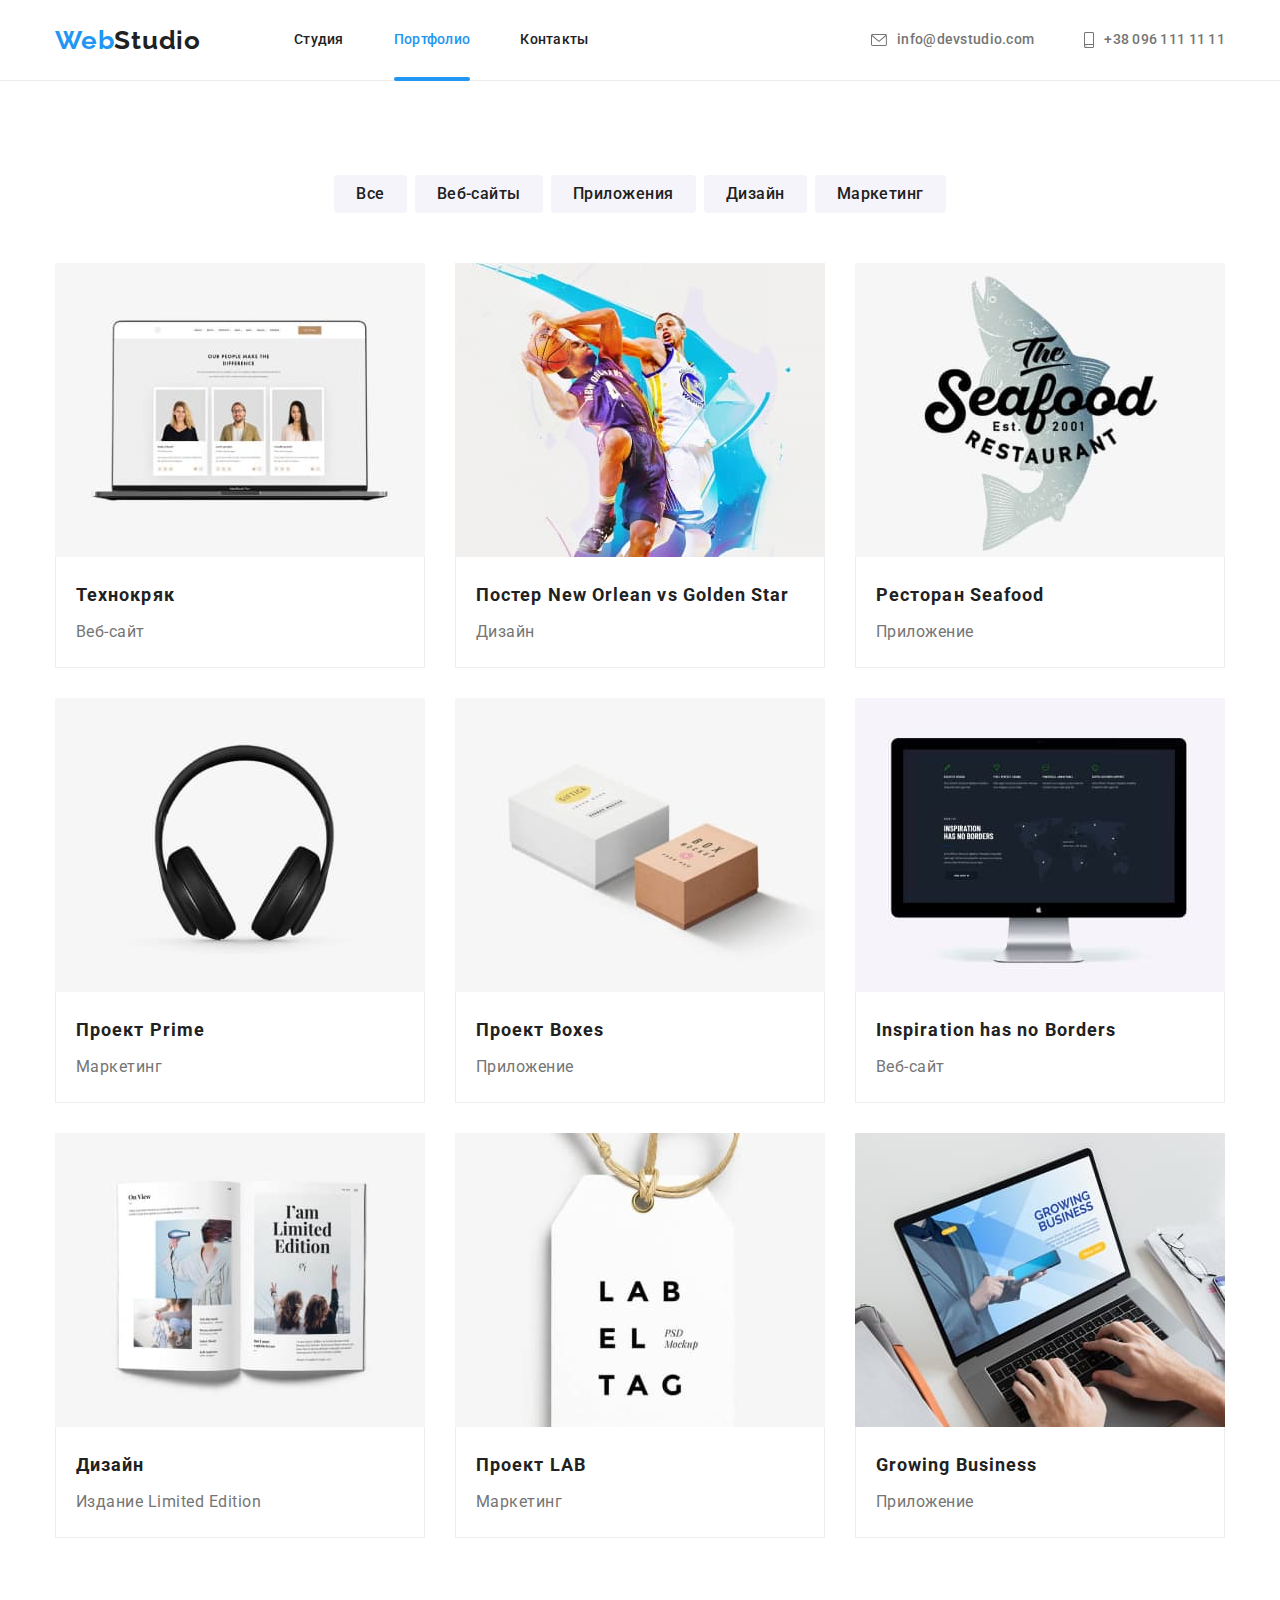
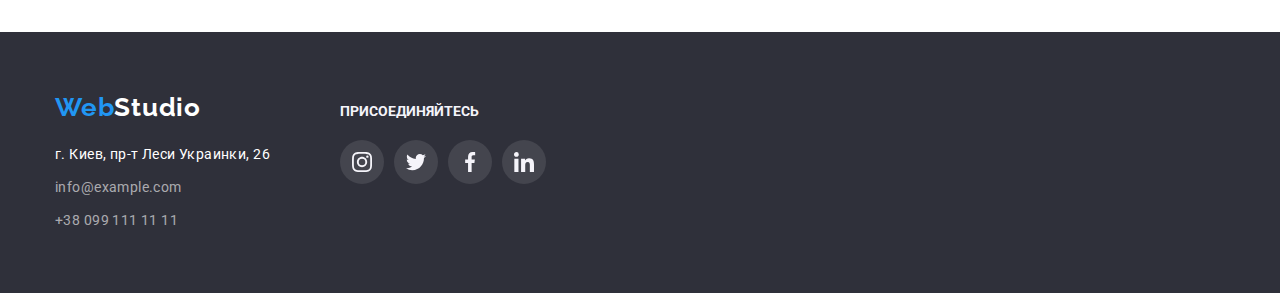
==== portfolio.html @ 72f427e9 "start" ====
<!DOCTYPE html>
<html lang="ru">
  <head>
    <meta charset="UTF-8" />
    <meta http-equiv="X-UA-Compatible" content="IE=edge" />
    <meta name="viewport" content="width=device-width, initial-scale=1.0" />
    <link rel="preconnect" href="https://fonts.googleapis.com" />
    <link rel="preconnect" href="https://fonts.gstatic.com" crossorigin />
    <link
      href="https://fonts.googleapis.com/css2?family=Raleway:wght@700&family=Roboto:wght@400;500;700;900&display=swap"
      rel="stylesheet"
    />
    <link
      rel="stylesheet"
      href="https://cdn.jsdelivr.net/npm/modern-normalize@1.1.0/modern-normalize.min.css"
    />
    <link rel="stylesheet" href="./css/styles.css" />
    <title>Портфолио</title>
  </head>
  <body>
    <!-- Header -->
    <header class="page-header">
      <!-- logo -->
      <div class="container header-container">
        <nav class="page-nav">
          <a class="logo-style link" href="./">Web<span class="logo-studio link">Studio</span> </a>
          <!-- /Logo -->
          <ul class="menu-list list">
            <li class="menu-item">
              <a class="menu-link link" href="./index.html">Студия</a>
            </li>
            <li class="menu-item">
              <a class="menu-link link current" href="./portfolio.html">Портфолио</a>
            </li>
            <li class="menu-item"><a class="menu-link link" href="">Контакты</a></li>
          </ul>
        </nav>
        <ul class="contact-container list">
          <li class="contact-item">
            <a class="contact link" href="mailto:info@devstudio.com"
              ><svg class="icon-contact" width="16px" height="12px">
                <use href="./images/sprite/sprite.svg#email"></use></svg
              >info@devstudio.com</a
            >
          </li>
          <li class="contact-item">
            <a class="contact link" href="tel:+380961111111"
              ><svg class="icon-contact" width="10px" height="16px">
                <use href="./images/sprite/sprite.svg#phone"></use></svg
              >+38 096 111 11 11</a
            >
          </li>
        </ul>
      </div>
    </header>
    <main>
      <section class="section">
        <div class="container">
          <h1 class="visually-hidden">Портфолио</h1>
          <ul class="list btm-item">
            <li class="btm"><button class="style-btm-filter" type="button">Все</button></li>
            <li class="btm"><button class="style-btm-filter" type="button">Веб-сайты</button></li>
            <li class="btm"><button class="style-btm-filter" type="button">Приложения</button></li>
            <li class="btm"><button class="style-btm-filter" type="button">Дизайн</button></li>
            <li class="btm"><button class="style-btm-filter" type="button">Маркетинг</button></li>
          </ul>

          <ul class="content list">
            <li class="gallery-list">
              <a class="gallery-link link" href="">
                <div class="gallery-img-wrapper">
                  <img src="./images/portfolio/img.jpg" alt="ноутбук" width="370" height="295" />
                  <p class="overlay">
                    Ресурс предлагает комплексные предложения с разным уровнем функционала и
                    сервисов. Все это позволит посетителю получить исчерпывающие сведения о компании
                    или частном лице.
                  </p>
                </div>

                <div class="glr-board">
                  <h2 class="gallery-jpg">Технокряк</h2>
                  <p class="general-description">Веб-сайт</p>
                </div></a
              >
            </li>
            <li class="gallery-list">
              <a class="gallery-link link" href="">
                <div class="gallery-img-wrapper">
                  <img src="./images/portfolio/img2.jpg" alt="ноутбук" width="370" height="295" />
                  <p class="overlay">
                    Ресурс предлагает комплексные предложения с разным уровнем функционала и
                    сервисов. Все это позволит посетителю получить исчерпывающие сведения о компании
                    или частном лице.
                  </p>
                </div>
                <div class="glr-board">
                  <h2 class="gallery-jpg" lang="en">Постер New Orlean vs Golden Star</h2>
                  <p class="general-description">Дизайн</p>
                </div></a
              >
            </li>
            <li class="gallery-list">
              <a class="gallery-link link" href="">
                <div class="gallery-img-wrapper">
                  <img src="./images/portfolio/img3.jpg" alt="ноутбук" width="370" height="295" />
                  <p class="overlay">
                    Ресурс предлагает комплексные предложения с разным уровнем функционала и
                    сервисов. Все это позволит посетителю получить исчерпывающие сведения о компании
                    или частном лице.
                  </p>
                </div>
                <div class="glr-board">
                  <h2 class="gallery-jpg" lang="en">Ресторан Seafood</h2>
                  <p class="general-description">Приложение</p>
                </div></a
              >
            </li>
            <li class="gallery-list">
              <a class="gallery-link link" href="">
                <div class="gallery-img-wrapper">
                  <img src="./images/portfolio/img4.jpg" alt="ноутбук" width="370" height="295" />
                  <p class="overlay">
                    Ресурс предлагает комплексные предложения с разным уровнем функционала и
                    сервисов. Все это позволит посетителю получить исчерпывающие сведения о компании
                    или частном лице.
                  </p>
                </div>
                <div class="glr-board">
                  <h2 class="gallery-jpg" lang="en">Проект Prime</h2>
                  <p class="general-description">Маркетинг</p>
                </div></a
              >
            </li>
            <li class="gallery-list">
              <a class="gallery-link link" href="">
                <div class="gallery-img-wrapper">
                  <img src="./images/portfolio/img5.jpg" alt="ноутбук" width="370" height="295" />
                  <p class="overlay">
                    Ресурс предлагает комплексные предложения с разным уровнем функционала и
                    сервисов. Все это позволит посетителю получить исчерпывающие сведения о компании
                    или частном лице.
                  </p>
                </div>
                <div class="glr-board">
                  <h2 class="gallery-jpg" lang="en">Проект Boxes</h2>
                  <p class="general-description">Приложение</p>
                </div></a
              >
            </li>
            <li class="gallery-list">
              <a class="gallery-link link" href="">
                <div class="gallery-img-wrapper">
                  <img src="./images/portfolio/img6.jpg" alt="ноутбук" width="370" height="295" />
                  <p class="overlay">
                    Ресурс предлагает комплексные предложения с разным уровнем функционала и
                    сервисов. Все это позволит посетителю получить исчерпывающие сведения о компании
                    или частном лице.
                  </p>
                </div>
                <div class="glr-board">
                  <h2 class="gallery-jpg" lang="en">Inspiration has no Borders</h2>
                  <p class="general-description">Веб-сайт</p>
                </div></a
              >
            </li>
            <li class="gallery-list">
              <a class="gallery-link link" href="">
                <div class="gallery-img-wrapper">
                  <img src="./images/portfolio/img7.jpg" alt="ноутбук" width="370" height="295" />
                  <p class="overlay">
                    Ресурс предлагает комплексные предложения с разным уровнем функционала и
                    сервисов. Все это позволит посетителю получить исчерпывающие сведения о компании
                    или частном лице.
                  </p>
                </div>
                <div class="glr-board">
                  <h2 class="gallery-jpg">Дизайн</h2>
                  <p class="general-description" lang="en">Издание Limited Edition</p>
                </div></a
              >
            </li>
            <li class="gallery-list">
              <a class="gallery-link link" href="">
                <div class="gallery-img-wrapper">
                  <img src="./images/portfolio/img8.jpg" alt="ноутбук" width="370" height="295" />
                  <p class="overlay">
                    Ресурс предлагает комплексные предложения с разным уровнем функционала и
                    сервисов. Все это позволит посетителю получить исчерпывающие сведения о компании
                    или частном лице.
                  </p>
                </div>
                <div class="glr-board">
                  <h2 class="gallery-jpg" lang="en">Проект LAB</h2>
                  <p class="general-description">Маркетинг</p>
                </div></a
              >
            </li>
            <li class="gallery-list">
              <a class="gallery-link link" href="">
                <div class="gallery-img-wrapper">
                  <img src="./images/portfolio/img9.jpg" alt="ноутбук" width="370" height="295" />
                  <p class="overlay">
                    Ресурс предлагает комплексные предложения с разным уровнем функционала и
                    сервисов. Все это позволит посетителю получить исчерпывающие сведения о компании
                    или частном лице.
                  </p>
                </div>
                <div class="glr-board">
                  <h2 class="gallery-jpg" lang="en">Growing Business</h2>
                  <p class="general-description">Приложение</p>
                </div></a
              >
            </li>
          </ul>
        </div>
      </section>
    </main>
    <footer class="footer">
      <div class="podval container">
        <div>
          <a class="logo-style-footer link" href="/"
            >Web<span class="logo-studio-footer link">Studio</span>
          </a>
          <address class="address">
            <ul class="list">
              <li class="contact-item-footer">
                <a
                  class="contact-map link"
                  href="https://goo.gl/maps/9qmAzHa2wMczzQS48"
                  target="_blank"
                  rel="noopener noreferrer"
                >
                  г. Киев, пр-т Леси Украинки, 26
                </a>
              </li>
              <li class="contact-item-footer">
                <a class="contact-footer link" href="mailto:info@example.com">info@example.com</a>
              </li>
              <li class="contact-item-footer">
                <a class="contact-footer link" href="tel:+380991111111">+38 099 111 11 11</a>
              </li>
            </ul>
          </address>
        </div>
        <div class="fsocial-footer">
          <h3 class="fsocial-titel">присоединяйтесь</h3>
          <ul class="fsocial-list list">
            <li>
              <a href="" class="fsocial-link">
                <svg class="fsocial-icon" width="20px" height="20px">
                  <use href="./images/sprite/sprite.svg#instagram"></use>
                </svg>
              </a>
            </li>
            <li>
              <a href="" class="fsocial-link">
                <svg class="fsocial-icon" width="20px" height="20px">
                  <use href="./images/sprite/sprite.svg#twitter"></use>
                </svg>
              </a>
            </li>
            <li>
              <a href="" class="fsocial-link">
                <svg class="fsocial-icon" width="20px" height="20px">
                  <use href="./images/sprite/sprite.svg#facebook"></use>
                </svg>
              </a>
            </li>
            <li>
              <a href="" class="fsocial-link">
                <svg class="fsocial-icon" width="20px" height="20px">
                  <use href="./images/sprite/sprite.svg#linkedin"></use>
                </svg>
              </a>
            </li>
          </ul>
        </div>
      </div>
    </footer>
  </body>
</html>
---- css/styles.css ----
/* font-family: 'Raleway', sans-serif;
font-family: 'Roboto', sans-serif; */

:root {
  --primary-font: 'Roboto', sans-serif;
  --secondary-font: 'Raleway', sans-serif;
  --primary-text: #757575;
  --secondary-text: #212121;
  --accent-color: #2196f3;
  --secondary-text-white: #ffffff;
  --hover-color-btm: #188ce8;
  --primary-background-color: #ffffff;
  --secondory-background-color: #f5f4fa;
  --icon-color: #afb1b8;
  --transition-speed: 250ms cubic-bezier(0.4, 0, 0.2, 1);
}

body {
  font-family: var(--primary-font);
  color: var(--primary-text);
}
/* Utility */ /* Utility */ /* Utility */ /* Utility */ /* Utility */
.link {
  text-decoration: none;
}

.list {
  list-style: none;
}

h1,
h2,
h3,
h4,
h5,
h6,
p {
  margin-top: 0;
  margin-bottom: 0;
}

ul,
ol {
  margin-top: 0;
  margin-bottom: 0;
  padding-left: 0;
}

img {
  display: block;
  max-width: 100%;
  height: auto;
}

button {
  cursor: pointer;
  border: 0;
}

.visually-hidden {
  position: absolute;
  white-space: nowrap;
  width: 1px;
  height: 1px;
  overflow: hidden;
  border: 0;
  padding: 0;
  clip: rect(0 0 0 0);
  clip-path: inset(50%);
  margin: -1px;
}

.container {
  width: 1200px;
  margin-left: auto;
  margin-right: auto;
  padding-left: 15px;
  padding-right: 15px;
}

/* Utility */ /* Utility */ /* Utility */ /* Utility */ /* Utility */

/* Logo */ /* Logo */ /* Logo */ /* Logo */ /* Logo */
.logo-style,
.logo-studio,
.logo-style-footer,
.logo-studio-footer {
  font-family: var(--secondary-font);
}

.logo-style {
  color: var(--accent-color);
}
.logo-studio {
  color: var(--secondary-text);
}

.logo-style-footer {
  color: var(--accent-color);
}
.logo-studio-footer {
  color: var(--secondary-text-white);
}
.logo-style {
  font-weight: 700;
  font-size: 26px;
  line-height: 1.19;
  letter-spacing: 0.03em;
}
.logo-studio {
  font-weight: 700;
  font-size: 26px;
  line-height: 1.19;
  letter-spacing: 0.03em;
}

/* /Logo */ /* /Logo */ /* /Logo */ /* /Logo */ /* /Logo */

/* header */ /* header */ /* header */ /* header */ /* header */
.menu-link:hover,
.menu-link:focus {
  color: var(--accent-color);
}

.page-header {
  border-bottom: 1px solid #ececec;
}

.header-container {
  display: flex;
  align-items: center;
}

.page-nav {
  display: flex;
  align-items: center;
}

.menu-link.current {
  color: var(--accent-color);
}

.current::after {
  position: absolute;
  content: '';
  left: 0;
  bottom: 0;
  border-radius: 2px;
  margin-bottom: -1px;
  width: 100%;
  height: 4px;
  background-color: var(--accent-color);
}

.menu-list {
  display: flex;
  align-items: center;
  margin-left: 93px;
}
.menu-link {
  display: block;
  position: relative;
  padding-top: 32px;
  padding-bottom: 32px;
  font-weight: 500;
  font-size: 14px;
  line-height: 1.14;
  letter-spacing: 0.02em;
  color: var(--secondary-text);
  transition: color var(--transition-speed);
}

.menu-item:not(:last-child) {
  margin-right: 50px;
}

/* /header */ /* /header */ /* /header */ /* /header */ /* /header */

/* Description */ /* Description */ /* Description */ /* Description */
.section {
  padding: 94px 0;
}
.description-list {
  display: flex;
  align-content: center;
  gap: 30px;
}
.description-item {
  width: 270px;
}

.description-hdr {
  margin-bottom: 10px;
}

.des-icon {
  background-color: var(--secondory-background-color);
  height: 120px;
  display: flex;
  flex-wrap: wrap;
  align-content: center;
  justify-content: center;
  height: 120px;
  margin-bottom: 30px;
  border-radius: 4px;
}
.description-header {
  width: 696px;
  margin-left: auto;
  margin-right: auto;
  font-weight: 900;
  font-size: 44px;
  margin-bottom: 30px;
  line-height: 1.36;
  text-align: center;
  letter-spacing: 0.06em;
  text-transform: uppercase;

  color: var(--secondary-text-white);
}

.description {
  max-width: 1600px;
  height: 600px;
  margin-left: auto;
  margin-right: auto;

  padding: 200px 0;
  text-align: center;
  background-image: linear-gradient(rgba(47, 48, 58, 0.4), rgba(47, 48, 58, 0.4)),
    url(../images/hero/hero.jpg);
  background-size: cover;
  background-color: #c4c4c4;
  background-position: center;
  background-repeat: no-repeat;
}

.style-btm {
  display: inline-block;
  min-width: 200px;
  font-family: inherit;
  border-radius: 4px;
  padding: 10px 32px;
  border: transparent;
  font-weight: 700;
  font-size: 16px;
  line-height: 1.88;
  letter-spacing: 0.06em;
  align-items: center;
  text-align: center;
  background-color: var(--accent-color);
  color: var(--secondary-text-white);
  transition: background-color var(--transition-speed), color 250ms var(--transition-speed);
}

.style-btm:hover,
.style-btm:focus {
  background-color: var(--hover-color-btm);
  color: var(--secondary-text-white);
}
.description-hdr {
  font-weight: 700;
  font-size: 14px;
  line-height: 1.14;
  letter-spacing: 0.03em;
  text-transform: uppercase;
  color: var(--secondary-text);
}

.description-text {
  font-size: 14px;
  line-height: 1.71;
  letter-spacing: 0.03em;
}

/* Description */ /* Description */ /* Description */ /* Description */

/* About */ /* About */ /* About */ /* About */ /* About */ /* About */

.titel {
  margin-bottom: 50px;
  font-weight: 700;
  font-size: 36px;
  line-height: 1.166;
  text-align: center;
  letter-spacing: 0.03em;
  color: var(--secondary-text);
}

.about-list {
  display: flex;
  gap: 30px;
}
.about {
  padding-top: 0;
}

.overlay-open {
  position: relative;
}

.overlay-about {
  position: absolute;
  display: flex;
  justify-content: center;
  align-items: center;
  bottom: 0;
  left: 0;
  width: 100%;
  height: 70px;
  font-weight: 700;
  font-size: 14px;
  line-height: 16px;
  text-align: center;
  letter-spacing: 0.03em;
  text-transform: uppercase;
  color: var(--secondary-text-white);
  background: rgba(47, 48, 58, 0.8);
}

/* About */ /* About */ /* About */ /* About */ /* About */ /* About */

/* Team */ /* Team */ /* Team */ /* Team */ /* Team */ /* Team */ /* Team */

.team {
  background: #f5f4fa;
}
.team-jpg {
  display: flex;
  align-content: center;
  gap: 30px;
}

.team-name {
  margin-bottom: 10px;
  font-weight: 500;
  font-size: 16px;
  line-height: 1.19;
  text-align: center;
  letter-spacing: 0.03em;
  color: var(--secondary-text);
}

.team-social-link {
  display: flex;
  justify-content: center;
  align-items: center;
  width: 44px;
  height: 44px;
  border-radius: 50%;
  background-color: var(--primary-background-color);
  transition: background-color var(--transition-speed);
}

.team-icon {
  fill: var(--icon-color);
  transition: fill var(--transition-speed);
}

.team-social-link:hover,
.team-social-link:focus {
  background: var(--accent-color);
}

.team-social-link:hover .team-icon,
.team-social-link:focus .team-icon {
  fill: var(--primary-background-color);
}

.team-social {
  display: flex;
  justify-content: center;
  gap: 10px;
}
.team-padding {
  padding-top: 30px;
  padding-bottom: 30px;
}

.team-job {
  margin-bottom: 16px;
  font-size: 16px;
  line-height: 1.19;
  text-align: center;
  letter-spacing: 0.03em;
}
.team-social-item {
  box-shadow: 0px 1px 3px rgba(0, 0, 0, 0.12), 0px 1px 1px rgba(0, 0, 0, 0.14),
    0px 2px 1px rgba(0, 0, 0, 0.2);
  border-radius: 0px 0px 4px 4px;
  background: #ffffff;
}

/* Team */ /* Team */ /* Team */ /* Team */ /* Team */ /* Team */ /* Team */

/* Client */ /* Client */ /* Client */ /* Client */ /* Client */ /* Client */
.client {
  display: flex;
  justify-content: center;
  gap: 30px;
}

.client-link {
  display: flex;
  flex-wrap: wrap;
  align-content: center;
  justify-content: center;
  border: 1px solid #afb1b8;
  border-radius: 4px;
  width: 100%;
  height: 100%;
  transition: border var(--transition-speed);
}

.client-list {
  width: 170px;
  height: 92px;
}

.client-logo {
  fill: var(--icon-color);
  transition: fill var(--transition-speed);
}

.client-link:hover .client-logo,
.client-link:focus .client-logo {
  fill: var(--accent-color);
}

.client-link:hover,
.client-link:focus {
  fill: var(--accent-color);
  border: 1px solid var(--accent-color);
}

/* Client */ /* Client */ /* Client */ /* Client */ /* Client */ /* Client */

/* contact */ /* contact */ /* contact */ /* contact */ /* contact */

.contact {
  display: flex;
  align-items: center;
  padding-top: 32px;
  padding-bottom: 32px;
  font-weight: 500;
  font-size: 14px;
  line-height: 1.14;
  letter-spacing: 0.02em;
  color: var(--primary-text);
  transition: color var(--transition-speed);
}

.contact-container {
  display: flex;
  margin-left: auto;
}

.icon-contact {
  margin-right: 10px;
  fill: currentColor;
}

.contact-item + .contact-item {
  margin-left: 50px;
}

.contact:hover,
.contact:focus {
  color: var(--accent-color);
}

.contact-footer:hover,
.contact-footer:focus {
  color: var(--accent-color);
}

.contact-map:hover,
.contact-map:focus {
  color: var(--accent-color);
}

/* contact */ /* contact */ /* contact */ /* contact */ /* contact */

/* footer */ /* footer */ /* footer */ /* footer */ /* footer */ /* footer */
.address {
  font-style: normal;
  margin-top: 20px;
}

.footer {
  background-color: #2f303a;
  padding-top: 60px;
  padding-bottom: 60px;
}

.logo-style-footer {
  display: block;
  padding: 0;
  margin-bottom: 20px;
  font-weight: 700;
  font-size: 26px;
  line-height: 1.19;
  letter-spacing: 0.03em;
}
.logo-studio-footer {
  font-weight: 700;
  font-size: 26px;
  line-height: 1.19;
  letter-spacing: 0.03em;
}

.contact-map {
  font-size: 14px;
  line-height: 1.71;
  letter-spacing: 0.03em;
  color: var(--secondary-text-white);
  transition: color var(--transition-speed);
}

.contact-footer {
  font-size: 14px;
  line-height: 1.71;
  letter-spacing: 0.03em;

  color: rgba(255, 255, 255, 0.6);
  transition: color var(--transition-speed);
}
.contact-item-footer:not(:last-child) {
  margin-bottom: 9px;
}

.podval {
  display: flex;
  align-items: baseline;
}

.fsocial-footer {
  margin-left: 70px;
}

.fsocial-titel {
  display: block;
  font-weight: 700;
  margin-bottom: 20px;
  font-size: 14px;
  line-height: 1.14;
  text-transform: uppercase;
  font-style: normal;
  color: var(--secondory-background-color);
}

.fsocial-list {
  display: flex;
  justify-content: center;
  gap: 10px;
}

.fsocial-link {
  display: flex;
  align-content: center;
  justify-content: center;
  flex-wrap: wrap;
  width: 44px;
  height: 44px;
  border-radius: 50%;
  background: rgba(255, 255, 255, 0.1);
  fill: var(--secondory-background-color);
  transition: background-color var(--transition-speed), color var(--transition-speed);
}

.fsocial-link:hover,
.fsocial-link:focus {
  background-color: var(--accent-color);
}

/* footer */ /* footer */ /* footer */ /* footer */ /* footer */ /* footer */

/* PORTFOLIO */ /* PORTFOLIO */ /* PORTFOLIO */ /* PORTFOLIO */ /* PORTFOLIO */ /* PORTFOLIO */

.style-btm-filter:hover,
.style-btm-filter:focus {
  box-shadow: 0px 3px 1px rgba(0, 0, 0, 0.1), 0px 1px 2px rgba(0, 0, 0, 0.08),
    0px 2px 2px rgba(0, 0, 0, 0.12);
  border-radius: 4px;
  background-color: var(--accent-color);
  color: var(--secondary-text-white);
}

.style-btm-filter {
  background: #f5f4fa;
  border-radius: 4px;
  padding: 6px 22px 6px 22px;
  border: transparent;
  font-weight: 500;
  font-size: 16px;
  line-height: 1.62;
  text-align: center;
  letter-spacing: 0.03em;
  color: var(--secondary-text);
  transition: background-color var(--transition-speed), color var(--transition-speed),
    box-shadow var(--transition-speed);
}

.gallery-jpg {
  margin-bottom: 4px;
  font-weight: 700;
  font-size: 18px;
  line-height: 2;
  letter-spacing: 0.06em;
  color: var(--secondary-text);
}

.general-description {
  font-size: 16px;
  line-height: 1.88;
  letter-spacing: 0.03em;
  color: var(--primary-text);
}

.btm-item {
  display: flex;
  justify-content: center;
  margin-bottom: 50px;
  gap: 8px;
}
.content {
  display: flex;
  gap: 30px;
  flex-wrap: wrap;
  align-items: center;
}

.glr-board {
  border: 1px solid #eeeeee;
  border-top: none;
  padding: 20px 20px;
}

.gallery-link:hover,
.gallery-link:focus {
  display: block;
  background: #ffffff;
  box-shadow: 0px 1px 1px rgba(0, 0, 0, 0.12), 0px 4px 4px rgba(0, 0, 0, 0.06),
    1px 4px 6px rgba(0, 0, 0, 0.16);
}

.gallery-link {
  transition: box-shadow var(--transition-speed);
}

.gallery-img-wrapper {
  position: relative;
  overflow: hidden;
}

.gallery-img-wrapper {
  display: block;
}

.overlay {
  position: absolute;
  left: 0;
  top: 0;
  width: 100%;
  height: 100%;
  padding: 63px 24px;
  overflow: auto;
  font-weight: 400;
  font-size: 18px;
  line-height: 1.56;
  letter-spacing: 0.03em;
  color: var(--secondary-text-white);
  background: rgba(33, 150, 243, 0.9);
  transform: translate(0, 100%);
  transition: transform var(--transition-speed);
}

.gallery-link:hover .overlay,
.gallery-link:focus .overlay {
  transform: translate(0, 0);
}
/* PORTFOLIO */ /* PORTFOLIO */ /* PORTFOLIO */ /* PORTFOLIO */ /* PORTFOLIO */ /* PORTFOLIO */

/* modal */ /* modal */ /* modal */ /* modal */ /* modal */ /* modal */
.backdrop {
  position: fixed;
  display: flex;
  justify-content: center;
  align-items: center;
  top: 0;
  left: 0;
  z-index: 1000;
  height: 100%;
  width: 100%;
  background: rgba(0, 0, 0, 0.2);
  transition: opacity var(--transition-speed), visibility var(--transition-speed),
    transform var(--transition-speed);
}
.backdrop.is-hidden {
  opacity: 0;
  visibility: hidden;
  pointer-events: none;
  transform: scale(0.8);
}

.modal {
  position: absolute;
  top: 50%;
  left: 50%;
  transform: translate(-50%, -50%);
  width: 528px;
  height: 581px;
  background-color: var(--primary-background-color);
  box-shadow: 0px 1px 3px rgba(0, 0, 0, 0.12), 0px 1px 1px rgba(0, 0, 0, 0.14),
    0px 2px 1px rgba(0, 0, 0, 0.2);
  border-radius: 4px;
}

.close-btm {
  position: absolute;
  display: flex;
  justify-content: center;
  align-items: center;
  top: 8px;
  right: 8px;
  width: 30px;
  height: 30px;
  border-radius: 50%;
  background-color: transparent;
  background: #ffffff;
  border: 1px solid rgba(0, 0, 0, 0.1);
  padding: 0;
}

.close-btm:hover .modal-icon-close,
.close-btm:focus .modal-icon-close {
  fill: var(--accent-color);
  transition: var(--transition-speed);
}

.modal-icon-close {
  fill: #000000;
}
/* modal */ /* modal */ /* modal */ /* modal */ /* modal */ /* modal */
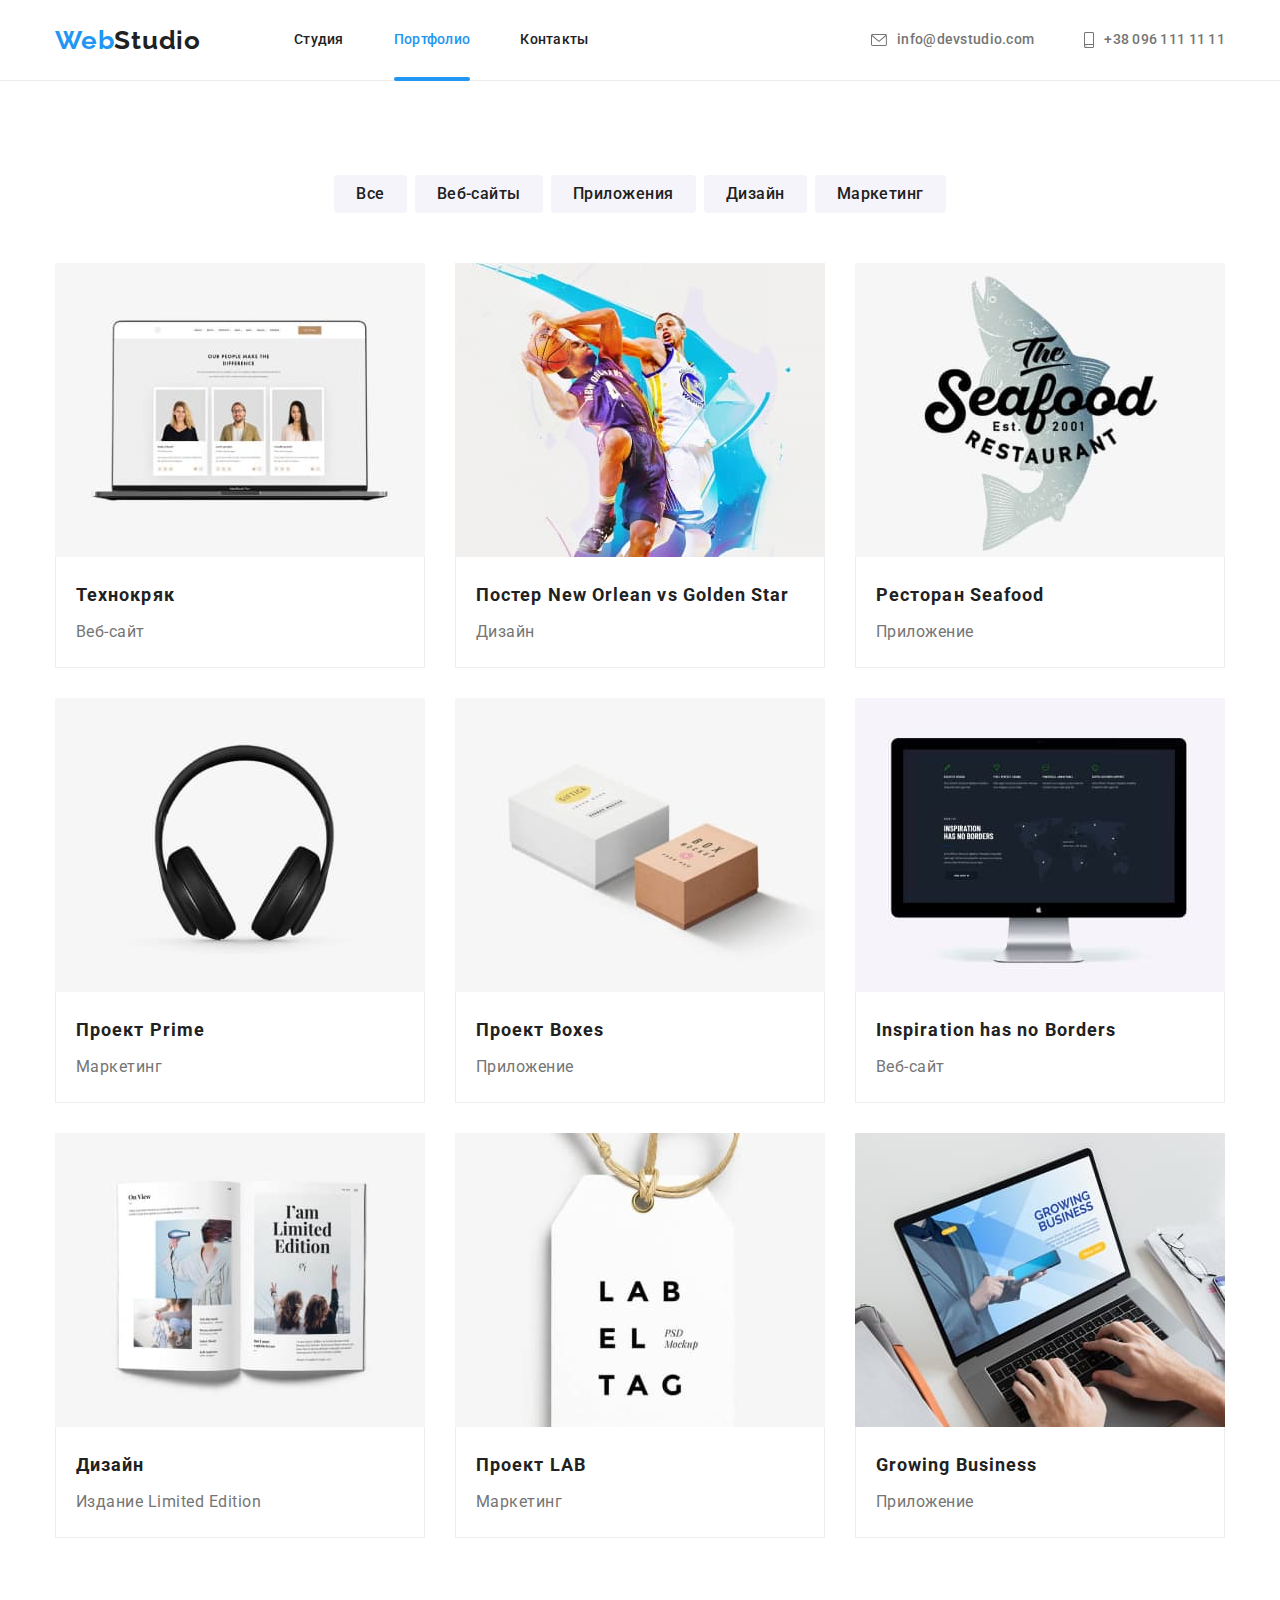
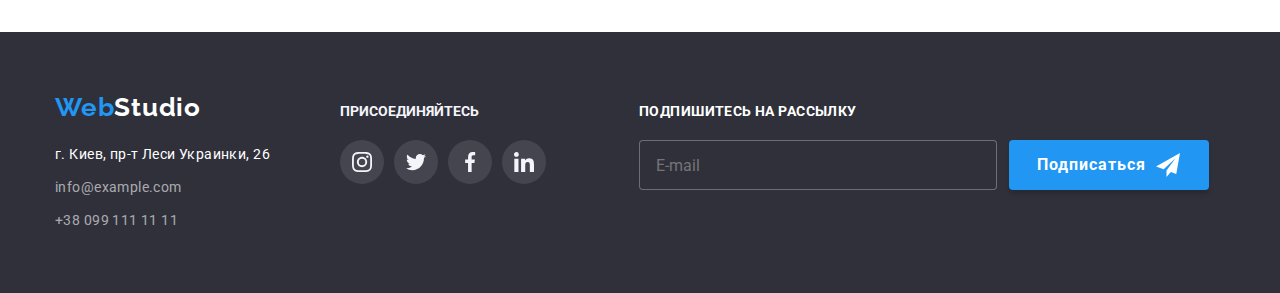
==== commit 54f4d3c8: "finsh" ====
--- a/portfolio.html
+++ b/portfolio.html
@@ -275,6 +275,18 @@
             </li>
           </ul>
         </div>
+        <div class="form-footer">
+          <p class="mailing">подпишитесь на рассылку</p>
+          <form class="subscribe">
+            <input type="email" name="email" class="input-email" id="email" placeholder="E-mail" />
+            <button class="btn" type="submit">
+              Подписаться
+              <svg class="icon-send" width="24px" height="24px">
+                <use href="/images/sprite/sprite.svg#send"></use>
+              </svg>
+            </button>
+          </form>
+        </div>
       </div>
     </footer>
   </body>
--- a/css/styles.css
+++ b/css/styles.css
@@ -573,6 +573,92 @@
   background-color: var(--accent-color);
 }
 
+.form-footer {
+  display: block;
+  align-items: center;
+  margin-left: 93px;
+}
+
+.mailing {
+  display: block;
+  font-weight: 700;
+  font-size: 14px;
+  line-height: 1.14;
+  letter-spacing: 0.03em;
+  text-transform: uppercase;
+  color: var(--secondary-text-white);
+  margin-bottom: 20px;
+}
+
+.subscribe {
+  display: flex;
+  align-items: center;
+  justify-content: center;
+}
+
+.input-email {
+  width: 358px;
+  height: 50px;
+  padding-left: 42px;
+  background-color: #2f303a;
+  border: 1px solid rgba(255, 255, 255, 0.3);
+  border-radius: 4px;
+  padding-top: 15px;
+  padding-bottom: 15px;
+  padding-left: 16px;
+  color: #ffffff;
+}
+
+.input-email:focus {
+  outline: none;
+}
+
+.btn {
+  display: flex;
+  padding: 10px 28px;
+  align-self: center;
+  margin: auto;
+  margin-left: 12px;
+  font-weight: 700;
+  font-size: 16px;
+  line-height: 1.88;
+  border: transparent;
+  border-radius: 4px;
+  align-items: center;
+  text-align: center;
+  letter-spacing: 0.06em;
+  background-color: var(--accent-color);
+  color: var(--secondary-text-white);
+  box-shadow: 0px 4px 4px rgba(0, 0, 0, 0.15);
+  width: 200px;
+  transition: background-color var(--transition-speed), color var(--transition-speed),
+    box-shadow var(--transition-speed);
+}
+
+.btn:hover,
+.btn:focus {
+  background-color: var(--hover-color-btm);
+  color: var(--secondary-text-white);
+}
+
+.icon-send {
+  margin-left: 10px;
+}
+
+.footer-size {
+  flex-grow: 1;
+}
+
+.text-form {
+  font-weight: 700;
+  font-size: 20px;
+  line-height: 23px;
+  text-align: center;
+  letter-spacing: 0.03em;
+  color: var(--secondary-text);
+  margin-bottom: 20px;
+}
+
 /* footer */ /* footer */ /* footer */ /* footer */ /* footer */ /* footer */
 
 /* PORTFOLIO */ /* PORTFOLIO */ /* PORTFOLIO */ /* PORTFOLIO */ /* PORTFOLIO */ /* PORTFOLIO */
@@ -714,6 +800,7 @@
   box-shadow: 0px 1px 3px rgba(0, 0, 0, 0.12), 0px 1px 1px rgba(0, 0, 0, 0.14),
     0px 2px 1px rgba(0, 0, 0, 0.2);
   border-radius: 4px;
+  padding: 40px;
 }
 
 .close-btm {
@@ -742,3 +829,142 @@
   fill: #000000;
 }
 /* modal */ /* modal */ /* modal */ /* modal */ /* modal */ /* modal */
+
+/* Modal-style */ /* Modal-style */ /* Modal-style */ /* Modal-style */
+
+.modal-form {
+  display: flex;
+  flex-direction: column;
+}
+
+.form-input {
+  width: 100%;
+  height: 40px;
+  border: 1px solid rgba(33, 33, 33, 0.2);
+  border-radius: 4px;
+  padding-left: 42px;
+  transition: border-color var(--transition-speed);
+}
+
+.form-name {
+  display: block;
+  margin-bottom: 4px;
+  font-weight: 400;
+  font-size: 12px;
+  line-height: 1.16;
+  letter-spacing: 0.01em;
+  color: var(--primary-text);
+}
+
+.form-lable {
+  margin-bottom: 10px;
+}
+
+.form-modal-icon {
+  position: relative;
+  display: block;
+}
+
+.modal-icon {
+  position: absolute;
+  left: 12px;
+  top: 50%;
+  transform: translate(0, -50%);
+  display: block;
+  transition: fill var(--transition-speed);
+}
+
+.form-input:focus {
+  outline: none;
+  border-color: var(--accent-color);
+}
+
+.form-input:focus + .modal-icon {
+  fill: var(--accent-color);
+}
+
+.form-texterea {
+  resize: none;
+  width: 100%;
+  height: 120px;
+  padding: 12px 16px;
+  outline: none;
+  transition: border-color var(--transition-speed);
+  border-radius: 4px;
+}
+
+.form-texterea::placeholder {
+  font-size: 12px;
+  line-height: 14px;
+  letter-spacing: 0.01em;
+  color: rgba(117, 117, 117, 0.5);
+}
+
+.form-texterea:focus {
+  border-color: var(--accent-color);
+}
+
+.form-check-desk::before {
+  display: block;
+  width: 16px;
+  height: 15px;
+  border: 1px solid var(--secondary-text);
+  content: '';
+  cursor: pointer;
+  margin-right: 7px;
+  box-shadow: 0px 4px 4px rgba(0, 0, 0, 0.25);
+  background-repeat: no-repeat;
+  background-size: 16px 15px;
+  transition: box-shadow var(--transition-speed);
+}
+
+.form-checkbox:checked + .form-check-desk::before {
+  background-image: url(/images/sprite/check.svg);
+  background-color: #2196f3;
+  box-shadow: var(--transition-speed), background-image var(--transition-speed),
+    background-color var(--transition-speed);
+  border-color: var(--accent-color);
+}
+
+.form-checkbox:focus + .form-check-desk::before {
+  border-color: var(--accent-color);
+  outline: none;
+  transition: border-color var(--transition-speed);
+}
+
+.form-check-desk {
+  display: flex;
+  align-items: center;
+  font-weight: 400;
+  font-size: 14px;
+  line-height: 1.71;
+  letter-spacing: 0.03em;
+  margin-bottom: 20px;
+}
+
+.btm-form-submit {
+  display: inline-block;
+  min-width: 200px;
+  font-family: inherit;
+  border-radius: 4px;
+  padding: 10px 32px;
+  border: transparent;
+  font-weight: 700;
+  font-size: 16px;
+  line-height: 1.88;
+  letter-spacing: 0.06em;
+  align-self: center;
+  text-align: center;
+  background-color: var(--accent-color);
+  color: var(--secondary-text-white);
+  box-shadow: 0px 4px 4px rgba(0, 0, 0, 0.15);
+  transition: background-color var(--transition-speed), color var(--transition-speed),
+    box-shadow var(--transition-speed);
+}
+
+.btm-form-submit:hover,
+.btm-form-submit:focus {
+  background-color: var(--hover-color-btm);
+  color: var(--secondary-text-white);
+  box-shadow: 0px 4px 4px rgba(0, 0, 0, 0.15);
+}
